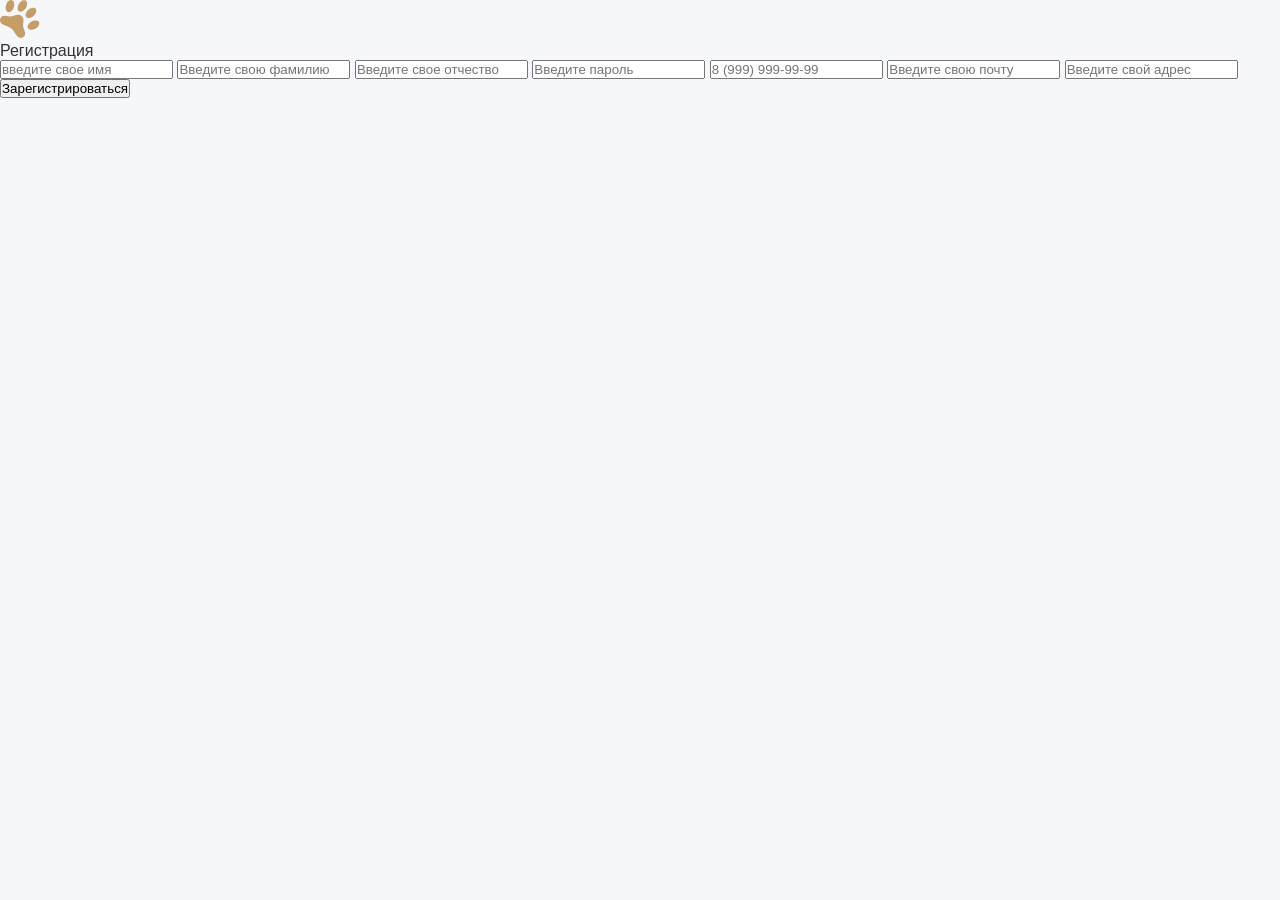
==== RegisterClient.html @ 598f2728 "first commit" ====
<!DOCTYPE html>
<html lang="en">
<head>
    <meta charset="UTF-8">
    <meta name="viewport" content="width=device-width, initial-scale=1.0">
    <title>Document</title>
    <link rel="stylesheet" href="style.css">
</head>
<body>
    <div class="reg">
        <div class="register">
        <img src="photo/Vector (1).png">
        <p>Регистрация</p>
        </div>
        <form class="forms" action="php/registerClient.php" method="post">
            <input type="text" placeholder="введите свое имя" name="Name" required>
            <input type="text" placeholder="Введите свою фамилию" name="Surname" required>
            <input type="text" placeholder="Введите свое отчество" name="MiddleName" required>
            <input type="password" minlength ="8" placeholder="Введите пароль" name="password_user" required>
            <input type="phone"  pattern="\8\s?[\(]{0,1}9[0-9]{2}[\)]{0,1}\s?\d{3}-?\d{2}-?\d{2}" placeholder="8 (999) 999-99-99" name="phone" required>
            <input type="email" placeholder="Введите свою почту" name="email" required>
            <input type="text" placeholder="Введите свой адрес" name="address" required>
            <input type="submit" value="Зарегистрироваться">
        </form>
    </div>
</body>
</html>
---- style.css ----
*{
    margin:0;
    padding:0;
    box-sizing:border-box;
    font-family: Arial, Helvetica, sans-serif;
}

body{
    background:#f5f7fb;
    color:#333;
}

/* HEADER */

.header{
    width:100%;
    background:linear-gradient(135deg,#4da3ff,#6bd3ff);
    padding-bottom:60px;
}

.navigation{
    width:90%;
    margin:auto;
    display:flex;
    justify-content:space-between;
    align-items:center;
    padding:20px 0;
}

.logo{
    width:120px;
}

.menu{
    display:flex;
    align-items:center;
    gap:30px;
    list-style:none;
}

.menu a{
    text-decoration:none;
    color:white;
    font-weight:600;
    transition:0.3s;
}

.menu a:hover{
    opacity:0.7;
}

.logoutBtn{
    padding:8px 16px;
    border:none;
    background:#ff4d4d;
    color:white;
    border-radius:6px;
    cursor:pointer;
    transition:0.3s;
}

.logoutBtn:hover{
    background:#e13a3a;
}

/* BURGER */

.burger{
    display:none;
    flex-direction:column;
    gap:5px;
}

.burger span{
    width:25px;
    height:3px;
    background:white;
}

/* HERO */

.hero{
    width:90%;
    margin:auto;
    margin-top:40px;
}

.reliablePartnerAndDog{
    display:flex;
    justify-content:space-between;
    align-items:center;
}

.reliablePartner p{
    font-size:36px;
    color:white;
    font-weight:bold;
}

.dog{
    width:300px;
}

/* MODAL */

.overlay{
    position:fixed;
    width:100%;
    height:100%;
    background:rgba(0,0,0,0.5);
    display:none;
    z-index:5;
}

.center{
    display:flex;
    justify-content:center;
    align-items:center;
}

.Whoyou{
    position:fixed;
    top:50%;
    left:50%;
    transform:translate(-50%,-50%);
    background:white;
    padding:40px;
    border-radius:15px;
    text-align:center;
    display:none;
    flex-direction:column;
    gap:15px;
    z-index:10;
}

.Whoyou h2{
    margin-bottom:10px;
}

.Whoyou a{
    display:block;
    padding:10px;
    background:#4da3ff;
    color:white;
    border-radius:8px;
    text-decoration:none;
    transition:0.3s;
}

.Whoyou a:hover{
    background:#3a8be0;
}

#ExitWhoyou{
    background:#ccc;
    color:#333;
}

/* ABOUT PROJECT */

.information{
    width:90%;
    margin:80px auto;
}

.aboutTheProject{
    font-size:32px;
    font-weight:bold;
    margin-bottom:30px;
}

.CatAndProject{
    display:flex;
    align-items:center;
    gap:40px;
}

.CatAndBlock{
    position:relative;
}

.backgroundCat{
    width:200px;
}

.cat{
    position:absolute;
    width:150px;
    top:20px;
    left:25px;
}

.CatAndProject p{
    font-size:18px;
    line-height:1.6;
}

/* SPECIALISTS */

.specialists{
    width:90%;
    margin:auto;
}

.specialistsInfo{
    font-size:32px;
    font-weight:bold;
    margin-bottom:40px;
}

.specialistsBlock{
    display:grid;
    grid-template-columns:repeat(auto-fit,minmax(220px,1fr));
    gap:30px;
}

.specialistOne{
    background:white;
    border-radius:15px;
    padding:20px;
    text-align:center;
    box-shadow:0 5px 20px rgba(0,0,0,0.08);
    transition:0.3s;
}

.specialistOne:hover{
    transform:translateY(-5px);
}

.specialistOne img{
    width:120px;
    margin-bottom:10px;
}

.specialistOne p{
    font-weight:bold;
    margin-bottom:5px;
}

.specialistOne span{
    color:gray;
}

/* FOOTER */

.footer{
    margin-top:80px;
    background:#2c2c2c;
    color:white;
    text-align:center;
    padding:30px 0;
}

.footer span{
    color:#6bd3ff;
}

/* MOBILE */

@media(max-width:900px){

.reliablePartnerAndDog{
    flex-direction:column;
    text-align:center;
}

.dog{
    margin-top:20px;
}

.CatAndProject{
    flex-direction:column;
}

.menu{
    display:none;
}

.burger{
    display:flex;
}

}

.overlay{
    position:fixed;
    top:0;
    left:0;
    width:100%;
    height:100%;
    background:rgba(0,0,0,0.55);
    backdrop-filter: blur(3px);
    z-index:5;
    display:none;
}

/* Центрирование окна */

.center{
    display:flex;
    justify-content:center;
    align-items:center;
}

/* Само модальное окно */

.Whoyou{
    position:fixed;
    top:50%;
    left:50%;
    transform:translate(-50%,-50%);
    width:320px;
    background:white;
    border-radius:20px;
    padding:35px 25px;
    text-align:center;
    box-shadow:0 15px 40px rgba(0,0,0,0.2);
    z-index:10;
    display:none;
    animation: modalOpen 0.35s ease;
}

/* Заголовок */

.Whoyou h2{
    margin-bottom:25px;
    font-size:26px;
    color:#333;
}

/* Кнопки выбора */

.Whoyou a{
    display:block;
    width:100%;
    padding:12px;
    margin-bottom:12px;
    border-radius:10px;
    text-decoration:none;
    font-weight:600;
    transition:0.25s;
}

/* Клиент */

#btnClient{
    background:#4da3ff;
    color:white;
}

#btnClient:hover{
    background:#3b8de0;
}

/* Специалист */

#btnSpecialist{
    background:#6bd3ff;
    color:white;
}

#btnSpecialist:hover{
    background:#4fc3ef;
}

/* Администратор */

#btnAdmin{
    background:#7c7cff;
    color:white;
}

#btnAdmin:hover{
    background:#6565e8;
}

/* Кнопка отмены */

#ExitWhoyou{
    background:#eeeeee;
    color:#333;
}

#ExitWhoyou:hover{
    background:#dddddd;
}

/* Декоративные лапки */

.lapki{
    position:absolute;
    top:-25px;
    left:-20px;
}

.lapki img{
    width:60px;
}

.lapki2{
    position:absolute;
    bottom:-25px;
    right:-20px;
}

.lapki2 img{
    width:60px;
}

/* Анимация появления */

@keyframes modalOpen{
    from{
        opacity:0;
        transform:translate(-50%,-60%);
    }
    to{
        opacity:1;
        transform:translate(-50%,-50%);
    }
}

.overlayActive{
    display:block;
}

/* ОТКРЫТОЕ МОДАЛЬНОЕ ОКНО */

.WhoyouActive{
    display:flex;
}

/* БУРГЕР МЕНЮ ДЛЯ МОБИЛКИ */

.menu.active{
    position:absolute;
    top:80px;
    right:0;
    background:white;
    width:220px;
    flex-direction:column;
    padding:20px;
    border-radius:10px 0 0 10px;
    box-shadow:0 10px 25px rgba(0,0,0,0.15);
    display:flex;
}

.menu.active li{
    margin:10px 0;
}

.menu.active a{
    color:#333;
}
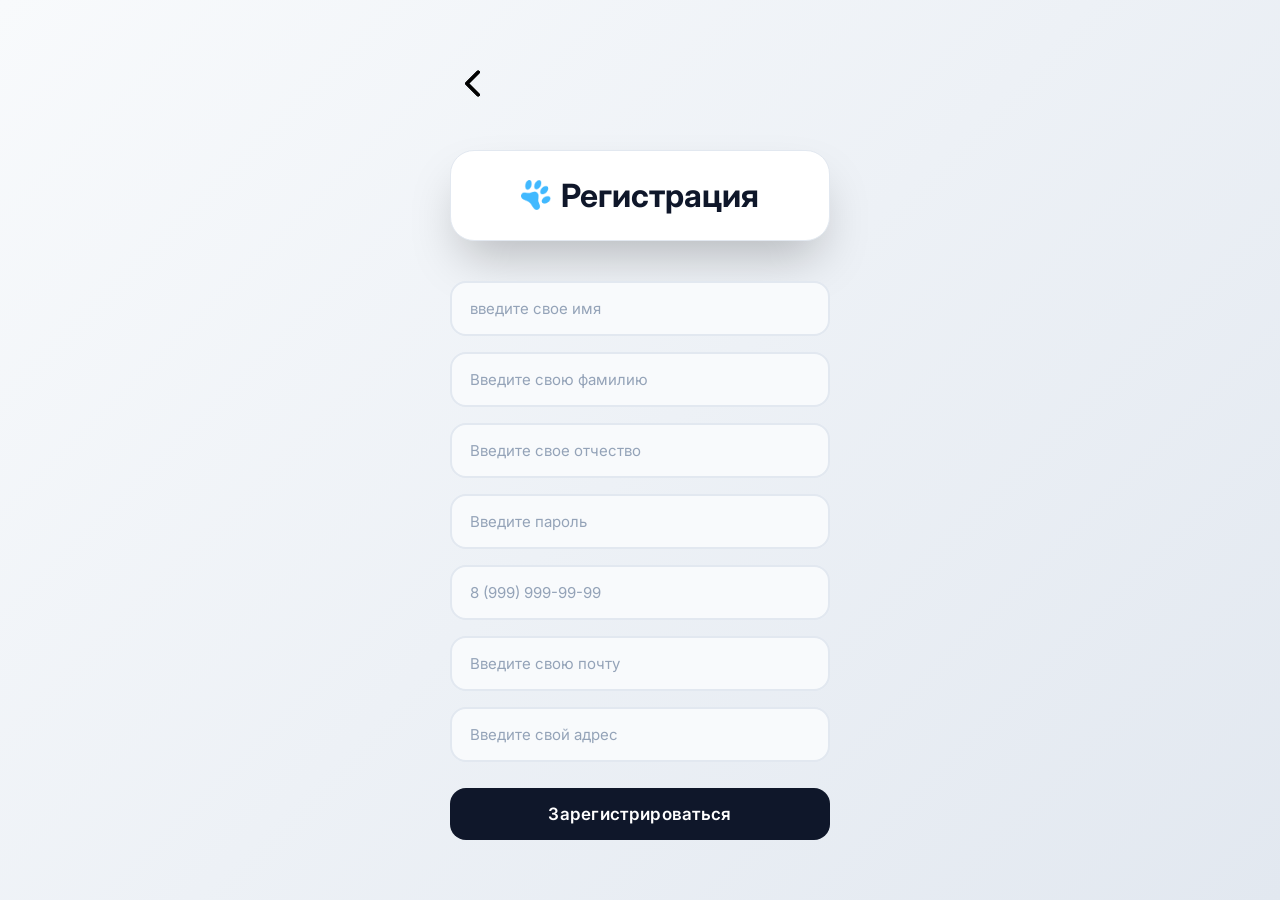
==== commit 9c7d0ddb: "second commit" ====
--- a/RegisterClient.html
+++ b/RegisterClient.html
@@ -4,11 +4,13 @@
     <meta charset="UTF-8">
     <meta name="viewport" content="width=device-width, initial-scale=1.0">
     <title>Document</title>
-    <link rel="stylesheet" href="style.css">
+    <link rel="stylesheet" href="css/AuthStyles.css">
 </head>
 <body>
     <div class="reg">
+        <a href="index.php"><img src="photo/pngegg (1) 1.png"></a>
         <div class="register">
+            
         <img src="photo/Vector (1).png">
         <p>Регистрация</p>
         </div>
--- a/css/AuthStyles.css
+++ b/css/AuthStyles.css
@@ -0,0 +1,160 @@
+@import url('https://fonts.googleapis.com/css2?family=Inter:wght@300;400;500;600;700&display=swap');
+
+* {
+    margin: 0;
+    padding: 0;
+    box-sizing: border-box;
+}
+
+body {
+    font-family: 'Inter', sans-serif;
+    background: linear-gradient(135deg, #f8fafc 0%, #e2e8f0 100%);
+    min-height: 100vh;
+    display: flex;
+    justify-content: center;
+    align-items: center;
+}
+
+.reg {
+    width: 100%;
+    max-width: 420px;
+    padding: 20px;
+    display: flex;
+    flex-direction: column;
+    gap: 40px;
+}
+
+.register {
+    display: flex;
+    justify-content: center;
+    align-items: center;
+    column-gap: 10px;
+    background: white;
+    padding: 25px 30px;
+    border-radius: 24px;
+    box-shadow: 0 25px 50px -12px rgba(0, 0, 0, 0.25);
+    border: 1px solid #e2e8f0;
+    text-align: center;
+}
+
+.register img {
+    width: 30px;
+    height: 30px;
+    filter: invert(48%) sepia(79%) saturate(2476%) hue-rotate(176deg) brightness(101%) contrast(101%);
+}
+
+.register p {
+    font-size: 32px;
+    font-weight: 700;
+    color: #0f172a;
+}
+
+.forms {
+    display: flex;
+    flex-direction: column;
+    gap: 16px;
+}
+
+.forms input[type="text"], .forms input[type="email"],
+.forms input[type="password"], .forms input[type="phone"], .forms select, .forms input[type="number"] {
+    width: 100%;
+    padding: 16px 18px;
+    border: 2px solid #e2e8f0;
+    border-radius: 16px;
+    font-size: 15px;
+    font-family: 'Inter', sans-serif;
+    transition: all 0.2s;
+    background: #f8fafc;
+    color: #0f172a;
+}
+
+.forms select {
+    appearance: none;
+    
+}
+
+.forms input[type="text"]:focus, .forms input[type="email"]:focus,
+.forms input[type="password"]:focus,.forms input[type="phone"]:focus, .forms select:focus, .forms input[type="number"]:focus {
+    outline: none;
+    border-color: #0ea5e9;
+    background: white;
+    box-shadow: 0 0 0 4px rgba(14, 165, 233, 0.1);
+}
+
+.forms input[type="text"]::placeholder, .forms input[type="email"]::placeholder,
+.forms input[type="password"]::placeholder, .forms input[type="phone"]::placeholder, .forms select::placeholder, .forms input[type="number"]::placeholder {
+    color: #94a3b8;
+    font-weight: 400;
+}
+
+.forms input[type="submit"], .login2 {
+    width: 100%;
+    padding: 16px 18px;
+    background: #0f172a;
+    color: white;
+    border: none;
+    border-radius: 16px;
+    font-size: 17px;
+    font-weight: 600;
+    cursor: pointer;
+    transition: all 0.2s;
+    margin-top: 10px;
+    font-family: 'Inter', sans-serif;
+    letter-spacing: 0.3px;
+    text-align: center;
+    text-decoration: none;
+}
+
+
+
+.forms input[type="submit"]:hover, .login2:hover {
+    background: #0ea5e9;
+    transform: translateY(-2px);
+    box-shadow: 0 15px 30px -10px rgba(14, 165, 233, 0.4);
+}
+
+.forms input[type="submit"]:active, .login2:active {
+    transform: translateY(0);
+}
+
+.btntwo {
+    display: flex;
+    flex-direction: column;
+}
+
+.forms input[type="file"][name="fileWork"] {
+    width: 100%;
+    padding: 12px 18px;
+    border: 2px solid #e2e8f0;
+    border-radius: 16px;
+    font-size: 15px;
+    font-family: 'Inter', sans-serif;
+    background: #f8fafc;
+    color: #0f172a;
+    cursor: pointer;
+}
+
+.forms input[type="file"][name="fileWork"]:focus {
+    outline: none;
+    border-color: #0ea5e9;
+    background: white;
+    box-shadow: 0 0 0 4px rgba(14, 165, 233, 0.1);
+}
+
+.forms input[type="file"][name="fileWork"]::file-selector-button {
+    padding: 8px 16px;
+    background: #0ea5e9;
+    color: white;
+    border: none;
+    border-radius: 12px;
+    font-size: 14px;
+    font-weight: 500;
+    cursor: pointer;
+    transition: all 0.2s;
+    margin-right: 15px;
+    font-family: 'Inter', sans-serif;
+}
+
+.forms input[type="file"][name="fileWork"]::file-selector-button:hover {
+    background: #0284c7;
+}
